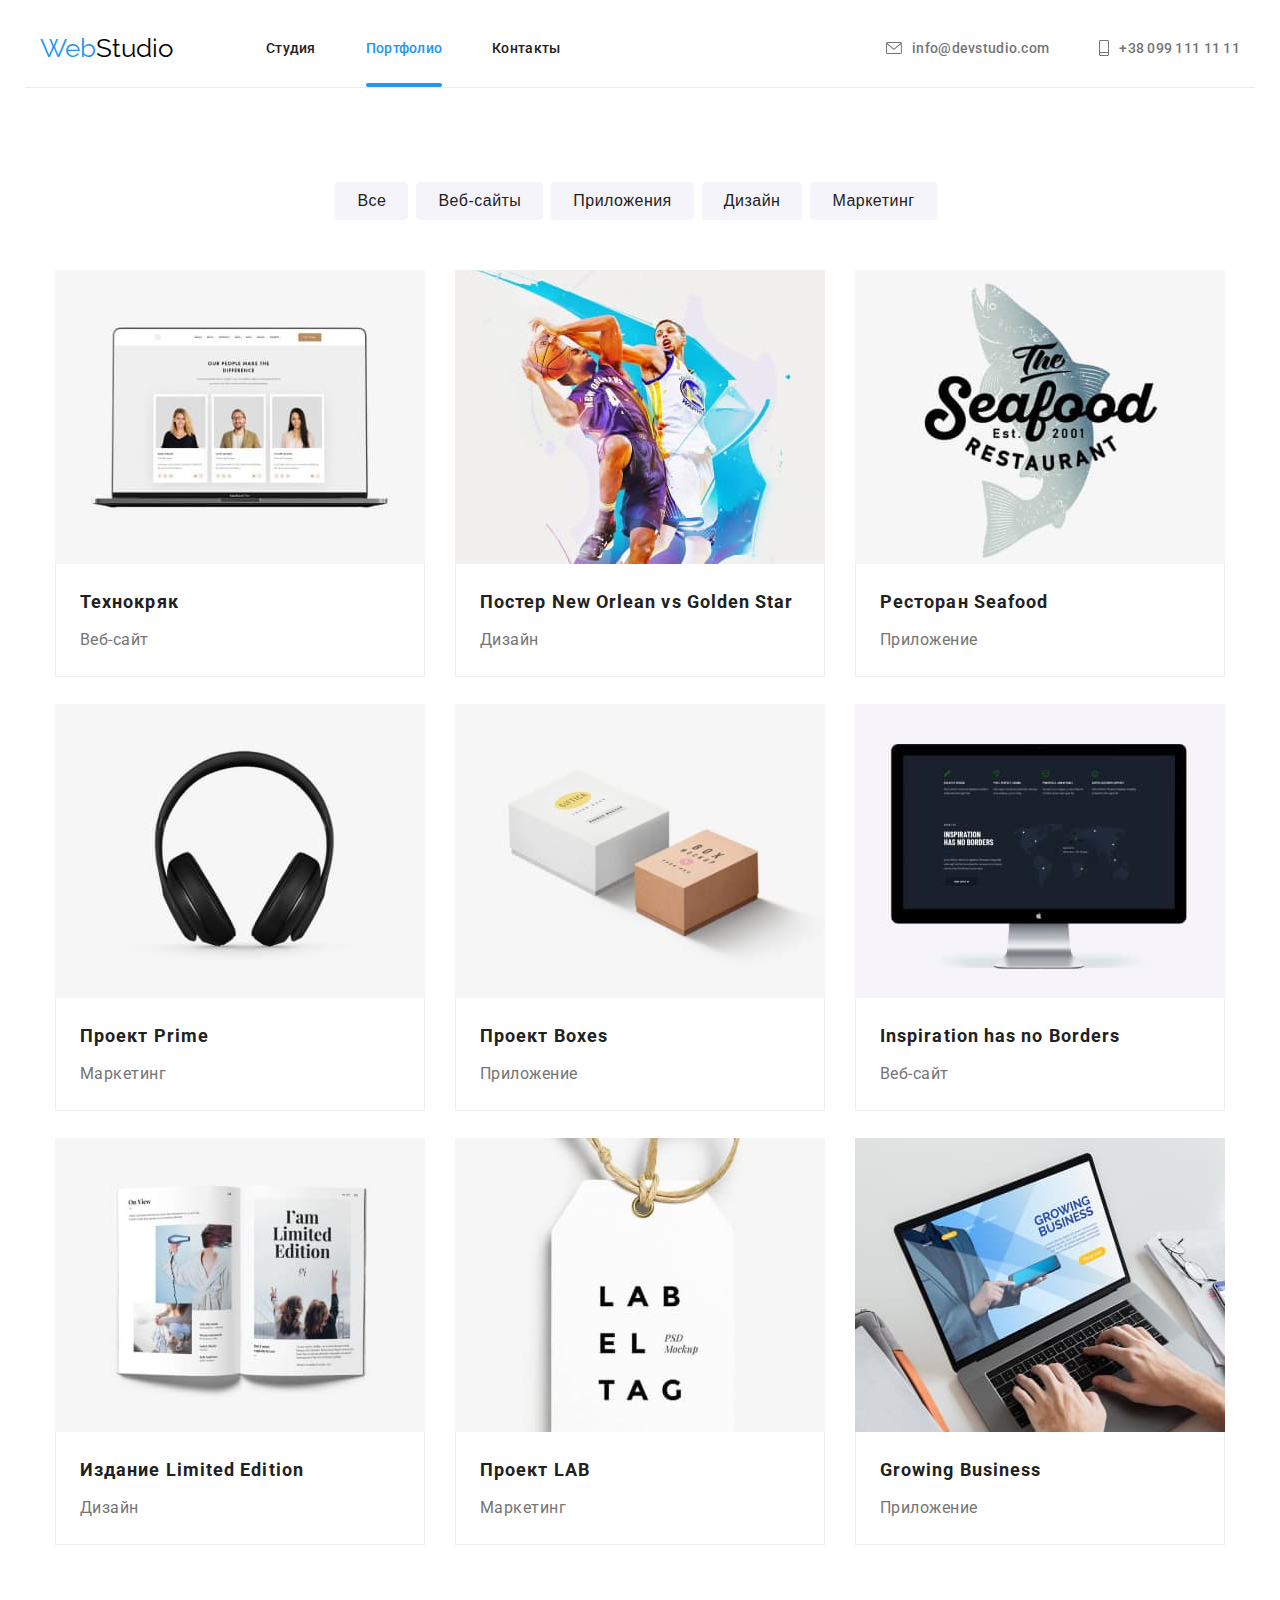
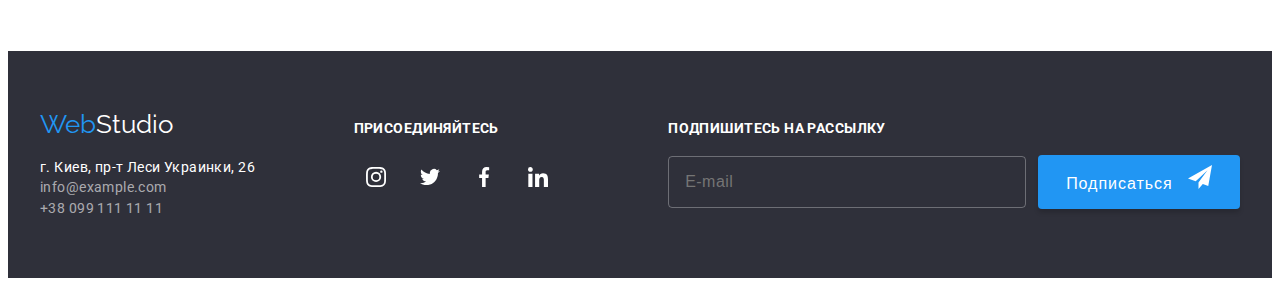
==== portfolio.html @ 9bf9ec5b "added form newsletter" ====
<!DOCTYPE html>
<html lang="ru">
<head>
    <meta charset="UTF-8">
    <meta http-equiv="X-UA-Compatible" content="IE=edge">
    <meta name="viewport" content="width=device-width, initial-scale=1.0">
    <link rel="stylesheet" href="node_modules/modern-normalize/modern-normalize.css">
    <link rel="stylesheet" href="./css/styles.css">
    <link rel="preconnect" href="https://fonts.gstatic.com">
    <link href="https://fonts.googleapis.com/css2?family=Raleway:wght@700&family=Roboto:wght@400;500;700;900&display=swap" rel="stylesheet">
    <title>Портфолио</title>
</head>
<body class="wrapper">
    <!--header container-->
        <header>
            <div class="container nav">
                <nav class="header-container">
                    <a class="logo" href="index.html"><span class="logo-brand">Web</span>Studio</a>
                    <ul class="nav-panel">
                        <li class="nav-item"><a class="nav-link" href="./index.html">Студия</a></li>
                        <li class="nav-item"><a class="nav-link active" href="./portfolio.html">Портфолио</a></li>
                        <li class="nav-item"><a class="nav-link" href="#footer">Контакты</a></li>
                    </ul>
                </nav>
                <ul class="contacts-container">
                    <li class="nav-contacts">
                        <a href="mailto:info@devstudio.com">
                            <svg class="icon-contacts" width="16px" height="12px">
                                <use href="./img/icons/icon-sprite.svg#icon-envelope"></use>
                            </svg>
                            info@devstudio.com</a>
                    </li>
                    <li class="nav-contacts">
                        <a href="tel:+380991111111">
                            <svg class="icon-contacts" width="10px" height="16px">
                                <use href="./img/icons/icon-sprite.svg#icon-smartphone"></use>
                            </svg>
                            +38 099 111 11 11</a>
                    </li>
                </ul>
            </div>
        </header>
    <main>
        <section class="examples">
            <div class="container">
                <h1 class="hidden">
                    .
                </h1>
                <ul class="btn-filter">
                    <li class="button">
                        <button type="button" class="radio-btn">
                            Все
                        </button>
                    </li>
                    <li class="button">
                        <button type="button" class="radio-btn">
                            Веб-сайты
                        </button>
                    </li>
                    <li class="button">
                        <button type="button" class="radio-btn">
                        Приложения
                        </button>
                    </li>
                    <li class="button">
                        <button type="button" class="radio-btn">
                        Дизайн
                        </button>
                    </li>
                    <li class="button">
                        <button type="button" class="radio-btn">
                        Маркетинг
                        </button>
                    </li>
                </ul>
                <ul class="products-list">
                    <li class="products">
                        <div class="products-thumb">
                            <div class="products-overlay-box">
                                <img src="./img/portfolio1.jpg" width="370" alt="Технокряк">
                                <div class="products-overlay">
                                    <p>Технокряк это современная площадка распространения коронавируса. Компании используют эту платформу для цифрового шпионажа и атак на защищённые сервера конкурентов.</p>
                                </div>
                            </div>
                            <div class="product-cont">
                            <h2 class="product-title">
                                    Технокряк
                            </h2>
                            <p class="product-description">Веб-сайт</p>
                            </div>
                        </div>
                    </li>
                    <li class="products">
                        <div class="products-thumb">
                            <div class="products-overlay-box">
                                <img src="./img/portfolio2.jpg" width="370" alt="Постер">
                                <div class="products-overlay">
                                    <p>Технокряк это современная площадка распространения коронавируса. Компании используют эту платформу для цифрового шпионажа и атак на защищённые сервера конкурентов.</p>
                                </div>
                            </div>
                            <div class="product-cont">
                            <h2 class="product-title">
                                Постер New Orlean vs Golden Star
                            </h2>
                            <p class="product-description">Дизайн</p>
                            </div>
                        </div>
                    </li>
                    <li class="products">
                        <div class="products-thumb">
                            <div class="products-overlay-box">
                                <img src="./img/portfolio3.jpg" width="370" alt="Ресторан Seafood">
                                <div class="products-overlay">
                                    <p>Технокряк это современная площадка распространения коронавируса. Компании используют эту платформу для цифрового шпионажа и атак на защищённые сервера конкурентов.</p>
                                </div>
                            </div>
                            <div class="product-cont">
                            <h2 class="product-title">
                                Ресторан Seafood
                            </h2>
                            <p class="product-description">Приложение</p>
                            </div>
                        </div>
                    </li>
                    <li class="products">
                        <div class="products-thumb">
                            <div class="products-overlay-box">
                                <img src="./img/portfolio4.jpg" width="370" alt="Проект Prime">
                                <div class="products-overlay">
                                    <p>Технокряк это современная площадка распространения коронавируса. Компании используют эту платформу для цифрового шпионажа и атак на защищённые сервера конкурентов.</p>
                                </div>
                            </div>
                            <div class="product-cont">
                            <h2 class="product-title">
                                Проект Prime
                            </h2>
                            <p class="product-description">Маркетинг</p>
                            </div>
                        </div>
                    </li>
                    <li class="products">
                        <div class="products-thumb">
                            <div class="products-overlay-box">
                                <img src="./img/portfolio5.jpg" width="370" alt="Проект Boxes">
                                <div class="products-overlay">
                                    <p>Технокряк это современная площадка распространения коронавируса. Компании используют эту платформу для цифрового шпионажа и атак на защищённые сервера конкурентов.</p>
                                </div>
                            </div>
                            <div class="product-cont">
                            <h2 class="product-title">
                                Проект Boxes
                            </h2>
                            <p class="product-description">Приложение</p>
                            </div>
                        </div>
                    </li>
                    <li class="products">
                        <div class="products-thumb">
                            <div class="products-overlay-box">
                                <img src="./img/portfolio6.jpg" width="370" alt="Inspiration">
                                <div class="products-overlay">
                                    <p>Технокряк это современная площадка распространения коронавируса. Компании используют эту платформу для цифрового шпионажа и атак на защищённые сервера конкурентов.</p>
                                </div>
                            </div>
                            <div class="product-cont">
                            <h2 class="product-title">
                                Inspiration has no Borders
                            </h2>
                            <p class="product-description">Веб-сайт</p>
                            </div>
                        </div>
                    </li>
                    <li class="products">
                        <div class="products-thumb">
                            <div class="products-overlay-box">
                                <img src="./img/portfolio7.jpg" width="370" alt="Издание Limited Edition">
                                <div class="products-overlay">
                                    <p>Технокряк это современная площадка распространения коронавируса. Компании используют эту платформу для цифрового шпионажа и атак на защищённые сервера конкурентов.</p>
                                </div>
                            </div>
                            <div class="product-cont">
                            <h2 class="product-title">
                                Издание Limited Edition
                            </h2>
                            <p class="product-description">Дизайн</p>
                            </div>
                        </div>
                    </li>
                    <li class="products">
                        <div class="products-thumb">
                            <div class="products-overlay-box">
                                <img src="./img/portfolio8.jpg" width="370" alt="Проект LAB">
                                <div class="products-overlay">
                                    <p>Технокряк это современная площадка распространения коронавируса. Компании используют эту платформу для цифрового шпионажа и атак на защищённые сервера конкурентов.</p>
                                </div>
                            </div>
                            <div class="product-cont">
                            <h2 class="product-title">
                                Проект LAB
                            </h2>
                            <p class="product-description">Маркетинг</p>
                            </div>
                        </div>
                    </li>
                    <li class="products">
                        <div class="products-thumb">
                            <div class="products-overlay-box">
                                <img src="./img/portfolio9.jpg" width="370" alt="Growing Business">
                                <div class="products-overlay">
                                    <p>Технокряк это современная площадка распространения коронавируса. Компании используют эту платформу для цифрового шпионажа и атак на защищённые сервера конкурентов.</p>
                                </div>
                            </div>
                            <div class="product-cont">
                            <h2 class="product-title">
                                Growing Business
                            </h2>
                            <p class="product-description">Приложение</p>
                            </div>
                        </div>
                    </li>
                </ul>
            </div>
        </section>
    </main>
    <!-- footer container -->
    <footer id="footer">
        <div class="container footer-container">
            <div class="footer-left-column">
                <a class="logo-footer" href="./index.html"><span class="logo-brand">Web</span>Studio</a>
                <ul>
                    <li><address class="address">г. Киев, пр-т Леси Украинки, 26</address></li>
                    <li class="nav-contacts"><a href="mailto:info@example.com">info@example.com</a></li>
                    <li class="nav-contacts"><a href="tel:+380991111111">+38 099 111 11 11</a></li>
                </ul>
            </div>
            <div class="center-right-column">
                <strong class="footer-join">присоединяйтесь</strong>
                <ul class="footer-sb-list">
                    <li class="sb-li">
                        <a class="sb-link" href="#">
                            <svg class="sb-icon" width="20px" height="20px">
                                <use href="./img/icons/icon-sprite.svg#icon-instagram"></use>
                            </svg>
                        </a>
                    </li>
                    <li class="sb-li">
                        <a class="sb-link" href="#">
                            <svg class="sb-icon" width="20px" height="20px">
                                <use href="./img/icons/icon-sprite.svg#icon-twitter"></use>
                            </svg>
                        </a>
                    </li>
                    <li class="sb-li">
                        <a class="sb-link" href="#">
                            <svg class="sb-icon" width="20px" height="20px">
                                <use href="./img/icons/icon-sprite.svg#icon-facebook"></use>
                            </svg>
                        </a>
                    </li>      
                    <li class="sb-li">
                        <a class="sb-link" href="#">
                            <svg class="sb-icon" width="20px" height="20px">
                                <use href="./img/icons/icon-sprite.svg#icon-linkedin"></use>
                            </svg>
                        </a>
                    </li>                    
                </ul>
            </div>
            <div class="footer-right-column">
                <strong class="footer-join">подпишитесь на рассылку</strong>
                <form class="newsletter">
                    <input type="email" class="newsletter-input" name="user-email" placeholder="E-mail">
                    <button type="submit" class="newsletter-submit">Подписаться
                        <svg width="24" height="24">
                            <use href="./img/icons/icons.svg#icon-send "></use>
                        </svg>
                    </button>
                </form>
            </div>
        </div>
    </footer>
</body>
</html>
---- css/styles.css ----
:root {
  --background-color: #ffffff;
  --brand-color: #2196f3;
  --text-color-primary: #212121;
  --text-color-secondary: #757575;
  --text-color-adrress-op60: rgba(255, 255, 255, 0.6);
  --set-gap30: 30px;
  --set-gap94: 94px;
  font-family: 'Roboto', sans-serif;
}

* {
  box-sizing: border-box;
}

*::before,
::after {
  box-sizing: inherit;
}

a {
  text-decoration: none;
}

ul {
  list-style: none;
  padding: 0;
  margin: 0;
}

h1,
h3,
h4,
p,
.product-title {
  margin: 0;
}

h2 {
  margin-top: 0;
  margin-bottom: 50px;
}

button {
  cursor: pointer;
  border: none;
}

.wrapper {
  max-width: 1600px;
}

.container {
  max-width: 1230px;
  padding-left: 15px;
  padding-right: 15px;
  margin-top: 0;
  margin-left: auto;
  margin-right: auto;
}

.nav,
.header-container,
.main-banner,
.nav-panel {
  display: flex;
  align-items: center;
}

.nav {
  justify-content: space-between;
  min-height: 80px;
  border-bottom: 1px solid #ececec;
}

.logo {
  color: #000000;
  margin-right: 93px;
  margin-top: 0;
  margin-bottom: 0;
  font-family: 'Raleway', sans-serif;
  font-size: 26px;
}

.logo-brand {
  color: var(--brand-color);
}

.nav-link.active {
  position: relative;
  color: var(--brand-color);
}

.nav-link.active::after {
  display: inline-block;
  position: absolute;
  content: "";
  width: 100%;
  height: 4px;
  background-color: var(--brand-color);
  border-radius: 2px;
  bottom: 0;
  left: 0;
}

.nav-link {
  display: inline-block;
  color: var(--text-color-primary);
  font-weight: 500;
  font-size: 14px;
  line-height: 100%;
  letter-spacing: 0.02em;

  padding-top: 32px;
  padding-bottom: 32px;
}

.nav-item {
  margin-right: 50px;
}

.nav-item:last-child {
  margin-right: 0;
}

.nav-panel a {
  transition: color 250ms cubic-bezier(0.4, 0, 0.2, 1);
}

.nav-panel a:hover,
:focus {
  color: var(--brand-color);
}

.contacts-container,
.nav-contacts {
  display: flex;
}

.nav-contacts {
  margin-right: 50px;
  align-items: center;
  margin-bottom: 0;
}

.nav-contacts:last-child {
  margin-right: 0;
}

.icon-contacts {
  fill: currentColor;
  margin-right: 10px;
  display: flex;
}

.nav-contacts a {
  color: var(--text-color-secondary);
  text-decoration: none;
  font-weight: 500;
  font-size: 14px;
  line-height: 100%;
  letter-spacing: 0.02em;
  display: inline-flex;
  align-items: center;

  transition: color 250ms cubic-bezier(0.4, 0, 0.2, 1);
}

.nav-contacts a:hover,
:focus {
  color: var(--brand-color);
}

.main-banner {
  background-color: #2f303a;
  min-height: 600px;
}

.banner {
  display: flex;
  flex-wrap: wrap;
  flex-direction: column;
  align-items: center;
}

.overlay {
  max-width: 1600px;
  margin-left: auto;
  margin-right: auto;
  background-color: #2c2c2c;
  background-image: linear-gradient(
    to bottom,
    rgba(47, 48, 58, 0.4),
    rgba(47, 48, 58, 0.4)
  ), url(../img/bg-image.jpg);
  background-position: center;
  background-repeat: no-repeat;
  background-size: cover;
}

.banner-slogan {
  color: var(--background-color);
  font-weight: 900;
  text-transform: uppercase;
  font-size: 44px;
  line-height: 116%;
  letter-spacing: 0.06em;
  text-align: center;
  margin-bottom: 30px;
}

.btn {
  background-color: var(--brand-color);
  color: var(--background-color);
  font-weight: 700;
  font-size: 16px;
  line-height: 160%;
  letter-spacing: 0.06em;
  box-shadow: 0px 4px 4px rgba(0, 0, 0, 0.15);
  border-radius: 4px;
  padding: 10px 32px;
  display: inline-block;

  transition: color 250ms cubic-bezier(0.4, 0, 0.2, 1),
    background-color 250ms cubic-bezier(0.4, 0, 0.2, 1);
}

.btn:hover, :focus {
  background-color: #ffffff;
  color: var(--text-color-primary);
}

.backdrop {
  position: fixed;

  top: 0;
  left: 0;
  width: 100%;
  height: 100%;
  opacity: 1;
  background-color: rgba(0, 0, 0, 0.2);
  z-index: 5;
  transition: opacity 250ms cubic-bezier(0.4, 0, 0.2, 1);
}

.backdrop.is-hidden {
  opacity: 0;
  pointer-events: none;
}

.modal {
  position: absolute;
  top: 50%;
  left: 50%;
  transform: translate(-50%, -50%);
  min-height: 581px;
  min-width: 521px;
  padding: 40px;
  /* max-height: 100vh;
  overflow-y: auto; */
  
  /* max-width: 521px;
  width: 100%; */
  background: #ffffff;
  box-shadow: 0px 1px 3px rgba(0, 0, 0, 0.12), 0px 1px 1px rgba(0, 0, 0, 0.14), 0px 2px 1px rgba(0, 0, 0, 0.2);
  border-radius: 4px;
}

.modal-title {
  font-weight: 700;
  font-size: 20px;
  line-height: 23px;
  text-align: center;
  letter-spacing: 0.03em;
  color: var(--text-color-primary);
}

.close-btn {
  width: 30px;
  height: 30px;
  border: 1px solid rgba(0, 0, 0, 0.1);
  background-color: #ffffff;
  position: absolute;
  top: 8px;
  right: 8px;
  border-radius: 50%;
  color: #000000;

  transition: fill 250ms cubic-bezier(0.4, 0, 0.2, 1);
}

.close-btn svg {
  fill: currentColor;
}

.close-btn:hover.close-btn svg {
  fill: var(--brand-color);
}

.section-preferences {
  padding-top: var(--set-gap94);
}

.preferences,
.whatwedo-list,
.team-list,
.client-set {
  display: flex;
  justify-content: space-between;
}

.preferences-list {
  width: calc(100% / 4 - var(--set-gap30));
  margin-right: var(--set-gap30);
}

.preferences-list:last-child {
  margin-right: 0;
}

.preferences-icon-container {
  background-color: #f5f4fa;
  height: 120px;
  margin-bottom: var(--set-gap30);
  display: flex;
  justify-content: center;
  align-items: center;
  color: var(--text-color-primary);
}

.preferences h3 {
  margin-bottom: 10px;
  color: var(--text-color-primary);
  font-weight: 700;
  font-size: 14px;
  line-height: 100%;
  letter-spacing: 0.03em;
  text-transform: uppercase;
}

.preferences p {
  color: var(--text-color-secondary);
  font-weight: 400;
  font-size: 14px;
  line-height: 146%;
  letter-spacing: 0.03em;
}

.section-gap,
.examples {
  padding-top: var(--set-gap94);
  padding-bottom: var(--set-gap94);
}

.whatwedo-list {
  display: inline-flex;;
}

.whatwedo h2,
.team h2,
.clients h2 {
  color: var(--text-color-primary);
  font-weight: 700;
  font-size: 36px;
  line-height: 100%;
  letter-spacing: 0.03em;
  text-align: center;
}

.whatwedo-container {
  justify-content: space-between;
}

.whatwedopic {
  width: calc(100% / 3 - var(--set-gap30));
  margin-right: var(--set-gap30);
  display: block;
  position: relative;
}

.whatwedopic:last-child {
  margin-right: 0;
}

.team-sl-list,
.whatwedo-text-thumb {
  display: flex;
  justify-content: center;
  align-items: center;
}

.whatwedo-text-thumb {
  position: absolute;
  width: 370px;
  min-height: 70px;
  bottom: 4px;
  background-color: rgba(47, 48, 58, 0.8);
}

.whatwedo-desc {
  display: block;
  font-weight: 700;
  font-size: 14px;
  line-height: 146%;
  text-align: center;
  letter-spacing: 0.03em;
  text-transform: uppercase;
  color: #ffffff;
  align-items: center;
}

.team {
  background-color: #f5f4fa;
}

.team-card {
  background-color: var(--background-color);
  width: 270px;
  box-shadow: 0px 1px 3px rgba(0, 0, 0, 0.12), 0px 1px 1px rgba(0, 0, 0, 0.14),
    0px 2px 1px rgba(0, 0, 0, 0.2);
  border-radius: 0px 0px 4px 4px;
}

.team-descr {
  padding-top: 30px;
  padding-bottom: 30px;
  padding-left: 32px;
  padding-right: 32px;
}

.team-link {
  display: flex;
  align-items: center;
  justify-content: center;
  height: 44px;
  width: 44px;
  border-radius: 50%;
  margin-right: 10px;

  transition: background-color 250ms cubic-bezier(0.4, 0, 0.2, 1);
}

.team-link:last-child {
  margin-right: 0;
}

.team-link:hover,
:focus {
  background-color: var(--brand-color);
}

.team-icons {
  margin-right: 10px;
}

.team-link-icon {
  fill: #afb1b8;

  transition: fill 250ms cubic-bezier(0.4, 0, 0.2, 1);
}

.team-icons:hover .team-link-icon {
  fill: var(--background-color);
}

.team h4,
.team p {
  font-size: 16px;
  line-height: 100%;
  letter-spacing: 0.03em;
  text-align: center;
} 

.team h4 {
  color: var(--text-color-primary);
  margin-top: 0;
  margin-bottom: 10px;
  font-weight: 500;
}

.team p {
  color: var(--text-color-secondary);
  font-weight: 400;
  margin-bottom: 16px;
}

.client-list {
  display: block;
  margin-right: var(--set-gap30);
}

.client-list:last-child {
  margin-right: 0;
}

.client-container {
  max-height: 90px;
  width: 170px;
  border: 1px solid #afb1b8;
  border-radius: 4px;
  display: flex;
  justify-content: center;
  align-items: center;
  color: #afb1b8;

  transition: color 250ms cubic-bezier(0.4, 0, 0.2, 1),
    border 250ms cubic-bezier(0.4, 0, 0.2, 1);
}

.client-container:hover,
:focus {
  color: var(--brand-color);
  border: 1px solid var(--brand-color);
}

.client-icon {
  fill: currentColor;
  display: block;
  max-width: 30%;
}

#footer {
  background-color: #2f303a;
}

#footer .nav-contacts a {
  font-weight: 400;
  color: var(--text-color-adrress-op60);
  font-size: 14px;
  line-height: 146%;
  letter-spacing: 0.03em;

  transition: color 250ms cubic-bezier(0.4, 0, 0.2, 1);
}

#footer .nav-contacts a:hover,
:focus {
  color: var(--brand-color);
}

.footer-container {
  padding-top: 60px;
  padding-bottom: 60px;
  display: flex;
  align-items: baseline;
  justify-content: space-between;
}

.logo-footer {
  display: inline-flex;
  color: var(--background-color);
  font-family: 'Raleway', sans-serif;
  font-size: 26px;
  line-height: 100%;
  margin-bottom: 20px;
}

.logo-footer > .logo-brand {
  color: var(--brand-color);
}

.address {
  font-style: normal;
  font-weight: 400;
  font-size: 14px;
  line-height: 146%;
  letter-spacing: 0.03em;  
  color: var(--background-color);
}

.footer-left-column {
  display: inline-block;

  /* margin-right: 70px; */
}

.footer-center-column {
  display: inline-block;
  flex-wrap: wrap;
}

.footer-join {
  display: block;
  font-style: normal;
  font-weight: bold;
  font-size: 14px;
  line-height: 100%;
  letter-spacing: 0.03em;
  text-transform: uppercase;
  color: #ffffff;
  margin-bottom: 20px;
  height: auto;
}

.footer-sb-list {
  display: flex;
  justify-content: left;
  align-items: center;
}

.sb-link {
  display: flex;
  align-items: center;
  justify-content: center;
  height: 44px;
  width: 44px;
  border-radius: 50%;
  margin-right: 10px;
  color: #ffffff;

  transition: background-color 250ms cubic-bezier(0.4, 0, 0.2, 1);
}

.sb-link:last-child {
  margin-right: 0;
}

.sb-link:hover,
:focus {
  background-color: var(--brand-color);
}

.sb-li {
  margin-right: 10px;
}

.sb-icon {
  fill: currentColor;
}

.footer-right-column {
  display: inline-block;
  flex-wrap: wrap;
  justify-content: space-between;
  min-width: 570px;
}

.newsletter {
  width: 100%;
  display: inline-flex;
  align-items: center;
}

.newsletter-input {
  border: 1px solid rgba(255, 255, 255, 0.3);
  min-width: 358px;
  min-height: 50px;
  border-radius: 4px;
  padding: 15px 16px;
  margin-right: 12px;
  background-color: inherit;
}

.newsletter input:placeholder-shown {
  font-size: 16px;
  line-height: 1.25;
  letter-spacing: 0.03em;
  text-align: left;
  color: rgba(255, 255, 255, 0.6);
}

.newsletter-submit {
  position: relative;
  min-height: 50px;
  background-color: var(--brand-color);
  box-shadow: 0px 4px 4px rgba(0, 0, 0, 0.15);
  border-radius: 4px;
  font-size: 16px;
  line-height: 1.87;
  display: inline-block;
  align-items: center;
  text-align: center;
  letter-spacing: 0.06em;
  padding: 10px 28px;

  /* padding-top: 10px;
  padding-bottom: 10px;
  padding-left: 29px;
  padding-right: 28px; */

  color: #ffffff;
}

.newsletter-submit svg {
  /* position: absolute; */

  display: inline-block;
  fill:currentColor;
  margin-left: 10px;
}

.hidden {
  display: none;
}

.btn-filter {
  display: flex;
  justify-content: center;
  margin-bottom: 50px;
}

.button {
  margin-right: 8px;
}

.radio-btn {
  background-color: #f5f4fa;
  color: var(--text-color-primary);
  width: fit-content;
  padding: 6px 22px;
  border-radius: 4px;
  font-weight: 500;
  font-size: 16px;
  line-height: 162%;
  text-align: center;
  letter-spacing: 0.03em;

  transition: box-shadow 250ms cubic-bezier(0.4, 0, 0.2, 1),
    background-color 250ms cubic-bezier(0.4, 0, 0.2, 1),
    color 250ms cubic-bezier(0.4, 0, 0.2, 1);
}

.radio-btn:last-child {
  margin-right: 0;
}

.radio-btn:hover,
:focus {
  background-color: var(--brand-color);
  color: var(--background-color);
  box-shadow: 0px 3px 1px rgba(0, 0, 0, 0.1), 0px 1px 2px rgba(0, 0, 0, 0.08),
    0px 2px 2px rgba(0, 0, 0, 0.12);
  cursor: pointer;
}

.products-list {
  display: flex;
  flex-wrap: wrap;
  justify-content: center;
  margin-top: -15px;
  margin-left: -15px;
  margin-right: -15px;
  margin-bottom: 15px;
}

.products {
  display: block;
  width: 370px;
  height: 404px;
  background-color: var(--background-color);
  margin: 15px;

  transition: box-shadow 250ms cubic-bezier(0.4, 0, 0.2, 1);
}

.products:hover,
:focus {
  box-shadow: 0px 1px 1px rgba(0, 0, 0, 0.12), 0px 4px 4px rgba(0, 0, 0, 0.06),
    1px 4px 6px rgba(0, 0, 0, 0.16);
}

.products-overlay-box {
  position: relative;
  overflow: hidden;
}

.products img {
  display: block;
}

.products-overlay {
  position: absolute;
  top: 0;
  left: 0;
  width: 100%;
  height: 100%;
  padding: 63px 24px;
  background-color: rgba(33, 150, 243, 0.9);
  opacity: 0;

  transform: translateY(100%);
  transition: transform 250ms cubic-bezier(0.4, 0, 0.2, 1),
    opacity 50ms cubic-bezier(0.4, 0, 0.2, 1);
}

.products:hover .products-overlay {
  transform: translateY(0);
  opacity: 1;
}

.products-overlay p {
  font-weight: 400;
  font-size: 18px;
  line-height: 1.56;
  letter-spacing: 0.03em;
  color: #ffffff;
}

.product-cont {
  border-left: 1px solid #eeeeee;
  border-right: 1px solid #eeeeee;
  border-bottom: 1px solid #eeeeee;
  padding: 20px 24px;
}

.products:nth-last-child(-n + 3) {
  margin-bottom: 0;
}

.product-title {
  font-weight: 700;
  font-size: 18px;
  line-height: 200%;
  color: var(--text-color-primary);
  text-align: left;
  letter-spacing: 0.06em;
  margin-bottom: 4px;
}

.product-description {
  font-weight: 400;
  font-size: 16px;
  line-height: 200%;
  color: var(--text-color-secondary);
  text-align: left;
  letter-spacing: 0.03em;
}
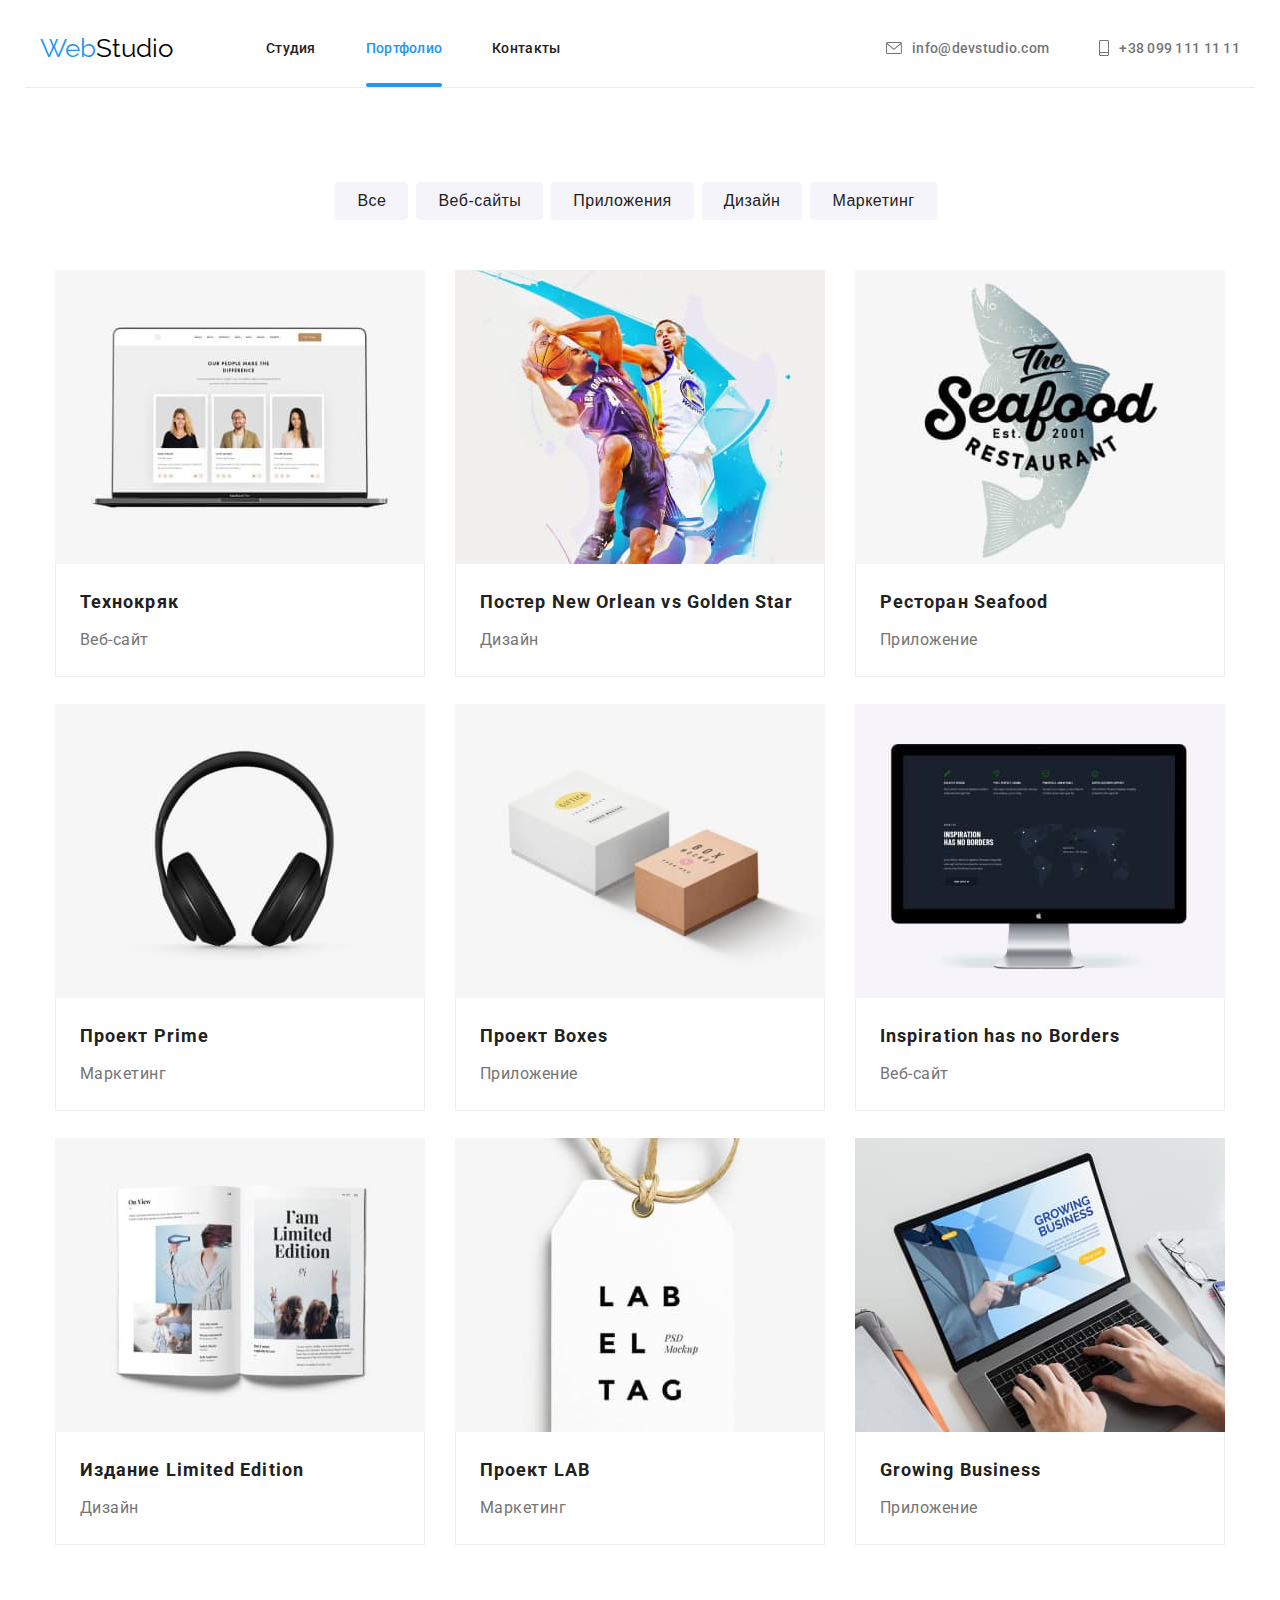
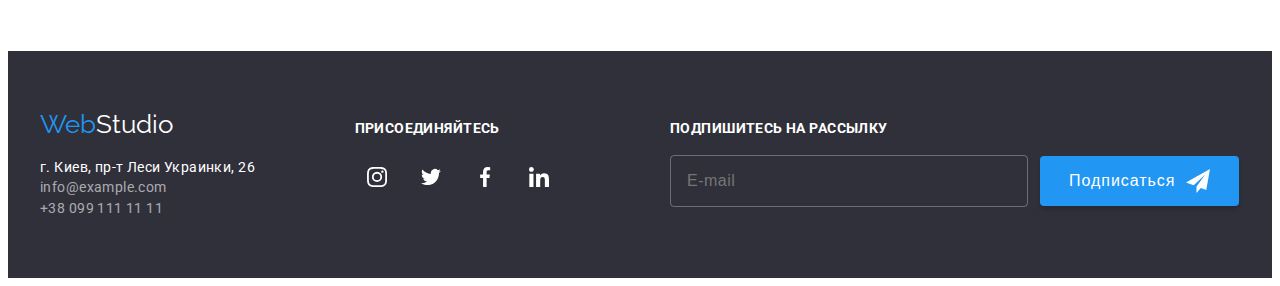
==== commit a68b8ae9: "fixed submit button in modal" ====
--- a/portfolio.html
+++ b/portfolio.html
@@ -270,11 +270,13 @@
                 <strong class="footer-join">подпишитесь на рассылку</strong>
                 <form class="newsletter">
                     <input type="email" class="newsletter-input" name="user-email" placeholder="E-mail">
-                    <button type="submit" class="newsletter-submit">Подписаться
-                        <svg width="24" height="24">
-                            <use href="./img/icons/icons.svg#icon-send "></use>
-                        </svg>
-                    </button>
+                    <div class="newsletter-container">
+                        <button type="submit" class="newsletter-submit">Подписаться
+                            <svg width="24" height="24">
+                                <use href="./img/icons/icons.svg#icon-send "></use>
+                            </svg>
+                        </button>
+                    </div>
                 </form>
             </div>
         </div>
--- a/css/styles.css
+++ b/css/styles.css
@@ -128,7 +128,7 @@
 }
 
 .nav-panel a:hover,
-:focus {
+.nav-panel a:focus {
   color: var(--brand-color);
 }
 
@@ -167,7 +167,7 @@
 }
 
 .nav-contacts a:hover,
-:focus {
+.nav-contacts a:focus {
   color: var(--brand-color);
 }
 
@@ -225,7 +225,8 @@
     background-color 250ms cubic-bezier(0.4, 0, 0.2, 1);
 }
 
-.btn:hover, :focus {
+.btn:hover, 
+.btn:focus {
   background-color: #ffffff;
   color: var(--text-color-primary);
 }
@@ -253,9 +254,11 @@
   top: 50%;
   left: 50%;
   transform: translate(-50%, -50%);
-  min-height: 581px;
-  min-width: 521px;
+  min-height: 501px;
+  min-width: 448px;
   padding: 40px;
+  display: inline-grid;
+
   /* max-height: 100vh;
   overflow-y: auto; */
   
@@ -273,6 +276,132 @@
   text-align: center;
   letter-spacing: 0.03em;
   color: var(--text-color-primary);
+  margin-bottom: 12px;
+}
+
+.form {
+  width: 100%;
+}
+
+.form-field {
+  position: relative;
+  margin-bottom: 10px;
+}
+
+.form-label {
+  margin-bottom: 4px;
+  font-weight: 400;
+  font-size: 12px;
+  line-height: 1;
+  letter-spacing: 0.01em;
+  color: var(--text-color-secondary);
+
+}
+
+.form-input {
+  position: relative;
+  margin: 0;
+  padding-top: 11px;
+  padding-bottom: 11px;
+  padding-right: 12px;
+  padding-left: 40px;
+  font: inherit;
+  color: var(--text-color-primary);
+
+  width: 100%;
+  border: 1px solid rgba(33, 33, 33, 0.2);
+  border-radius: 4px;
+
+  transition: border 250ms cubic-bezier(0.4, 0, 0.2, 1),
+    color 5000ms cubic-bezier(0.4, 0, 0.2, 1);
+}
+
+.form-input.user-data {
+  height: 40px;
+}
+
+.form-input:focus {
+  background-color: inherit;
+  border: 1px solid var(--brand-color);
+  outline: none;
+  color: var(--text-color-primary);
+}
+
+.form-input:focus~.modal-icon svg{
+  color: var(--brand-color);
+}
+
+.modal-icon {
+  fill: currentColor;
+  position: absolute;
+  top: 50%;
+  left: 12px;
+}
+
+.checkbox {
+  -webkit-appearance: none;
+  -moz-appearance: none;
+  appearance: none;
+  position: absolute;
+}
+
+.check-icon {
+  border: 2px solid var(--text-color-primary);
+  border-radius: 2px;
+  cursor: pointer;
+  margin-right: 8px;
+  width: 18px;
+  height: 18px;
+}
+
+.check-icon use {
+  display: none;
+}
+
+.checkbox:checked + .check-icon {
+  border: transparent;
+}
+
+.checkbox:checked + .check-icon use {
+  
+  display: block;
+
+  /* background-color: var(--brand-color);
+  background-image: url(../img/icons/icons.svg#icon-checkbox);
+  background-size: contain;
+  background-origin: border-box; */
+}
+
+
+.modal-submit {
+  margin-left: auto;
+  margin-right: auto;
+  padding: 10px 56px;
+}
+
+.form-input.comments-field {
+  display: inline-block;
+  resize: none;
+  padding-left: 12px;
+}
+
+.label-agreement {
+  display: flex;
+  align-items: center;
+  margin-bottom: 30px;
+  font-weight: 400;
+  font-size: 14px;
+  line-height: 1.71;
+  letter-spacing: 0.03em;
+  color: var(--text-color-secondary);
+  user-select: none;
+}
+
+.link-agreement {
+  user-select: initial;
+  color: var(--brand-color);
+  text-decoration: underline;
+  margin-left: 5px;
 }
 
 .close-btn {
@@ -372,7 +501,7 @@
 }
 
 .whatwedopic {
-  width: calc(100% / 3 - var(--set-gap30));
+  width: calc(100% - var(--set-gap30) / 3);
   margin-right: var(--set-gap30);
   display: block;
   position: relative;
@@ -445,7 +574,7 @@
 }
 
 .team-link:hover,
-:focus {
+.team-link:focus {
   background-color: var(--brand-color);
 }
 
@@ -508,7 +637,7 @@
 }
 
 .client-container:hover,
-:focus {
+.client-container:focus {
   color: var(--brand-color);
   border: 1px solid var(--brand-color);
 }
@@ -534,7 +663,7 @@
 }
 
 #footer .nav-contacts a:hover,
-:focus {
+#footer .nav-contacts a:focus {
   color: var(--brand-color);
 }
 
@@ -616,7 +745,7 @@
 }
 
 .sb-link:hover,
-:focus {
+.sb-link:focus {
   background-color: var(--brand-color);
 }
 
@@ -659,8 +788,13 @@
   color: rgba(255, 255, 255, 0.6);
 }
 
+.newsletter-container {
+  display: flex;
+  align-items: center;
+  position: relative;
+}
+
 .newsletter-submit {
-  position: relative;
   min-height: 50px;
   background-color: var(--brand-color);
   box-shadow: 0px 4px 4px rgba(0, 0, 0, 0.15);
@@ -671,22 +805,21 @@
   align-items: center;
   text-align: center;
   letter-spacing: 0.06em;
-  padding: 10px 28px;
-
-  /* padding-top: 10px;
-  padding-bottom: 10px;
-  padding-left: 29px;
-  padding-right: 28px; */
-
   color: #ffffff;
 }
 
+.newsletter-container > .newsletter-submit {
+  padding: 10px 64px 10px 29px;
+}
+
 .newsletter-submit svg {
-  /* position: absolute; */
-
+  position: absolute;
   display: inline-block;
-  fill:currentColor;
+  fill: currentColor;
   margin-left: 10px;
+  top: 50%;
+  right: 29px;
+  transform: translateY(-50%);
 }
 
 .hidden {
@@ -725,7 +858,7 @@
 }
 
 .radio-btn:hover,
-:focus {
+.radio-btn:focus {
   background-color: var(--brand-color);
   color: var(--background-color);
   box-shadow: 0px 3px 1px rgba(0, 0, 0, 0.1), 0px 1px 2px rgba(0, 0, 0, 0.08),
@@ -754,7 +887,7 @@
 }
 
 .products:hover,
-:focus {
+.products:focus {
   box-shadow: 0px 1px 1px rgba(0, 0, 0, 0.12), 0px 4px 4px rgba(0, 0, 0, 0.06),
     1px 4px 6px rgba(0, 0, 0, 0.16);
 }
